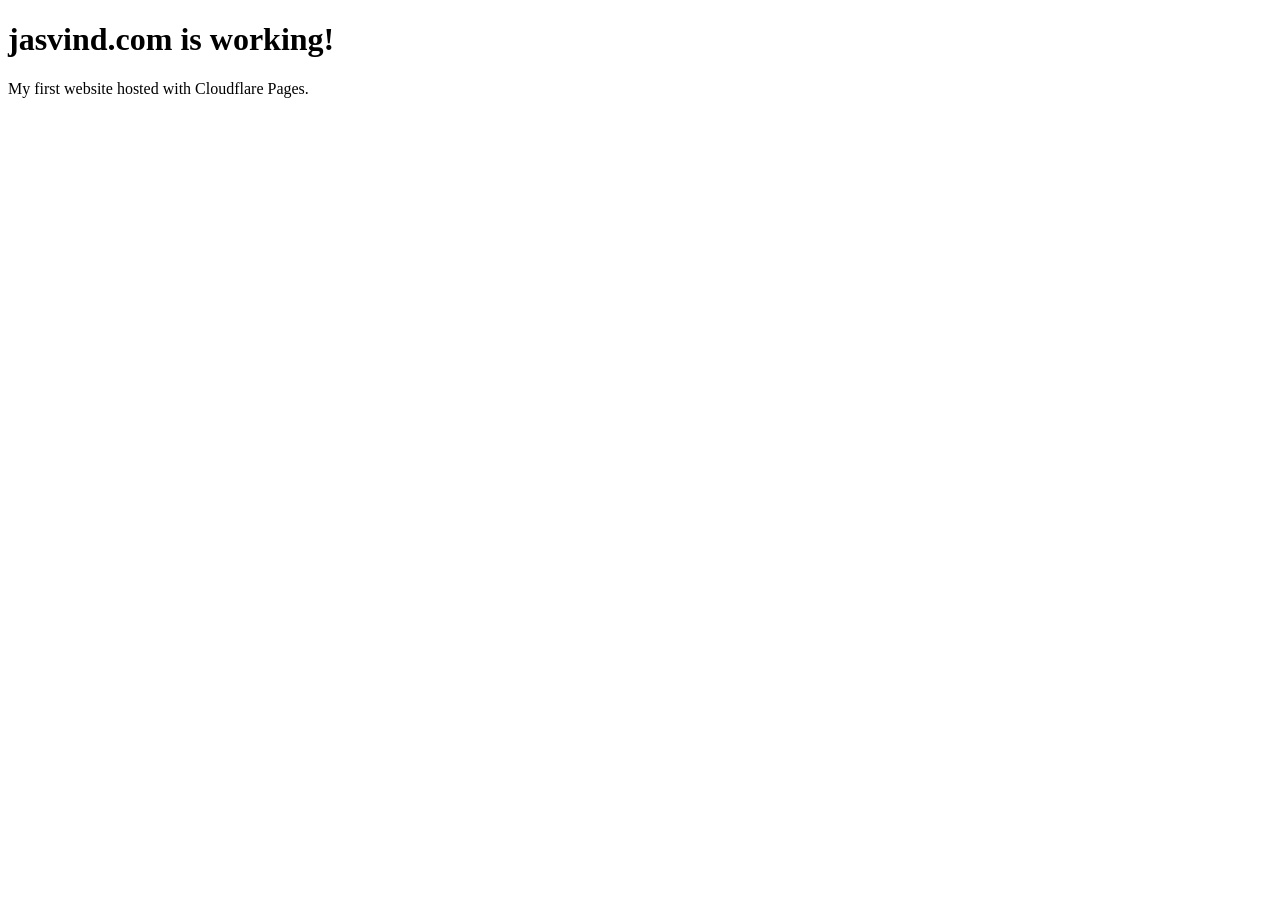
==== public/index.html @ 67dc5d8c "Create index.html" ====
<!DOCTYPE html>
<html lang="en">
<head>
    <meta charset="UTF-8">
    <meta name="viewport" content="width=device-width, initial-scale=1.0">
    <title>Jasvind2</title>
</head>
<body>
    <h1>jasvind.com is working!</h1>
    <p>My first website hosted with Cloudflare Pages.</p>
</body>
</html>
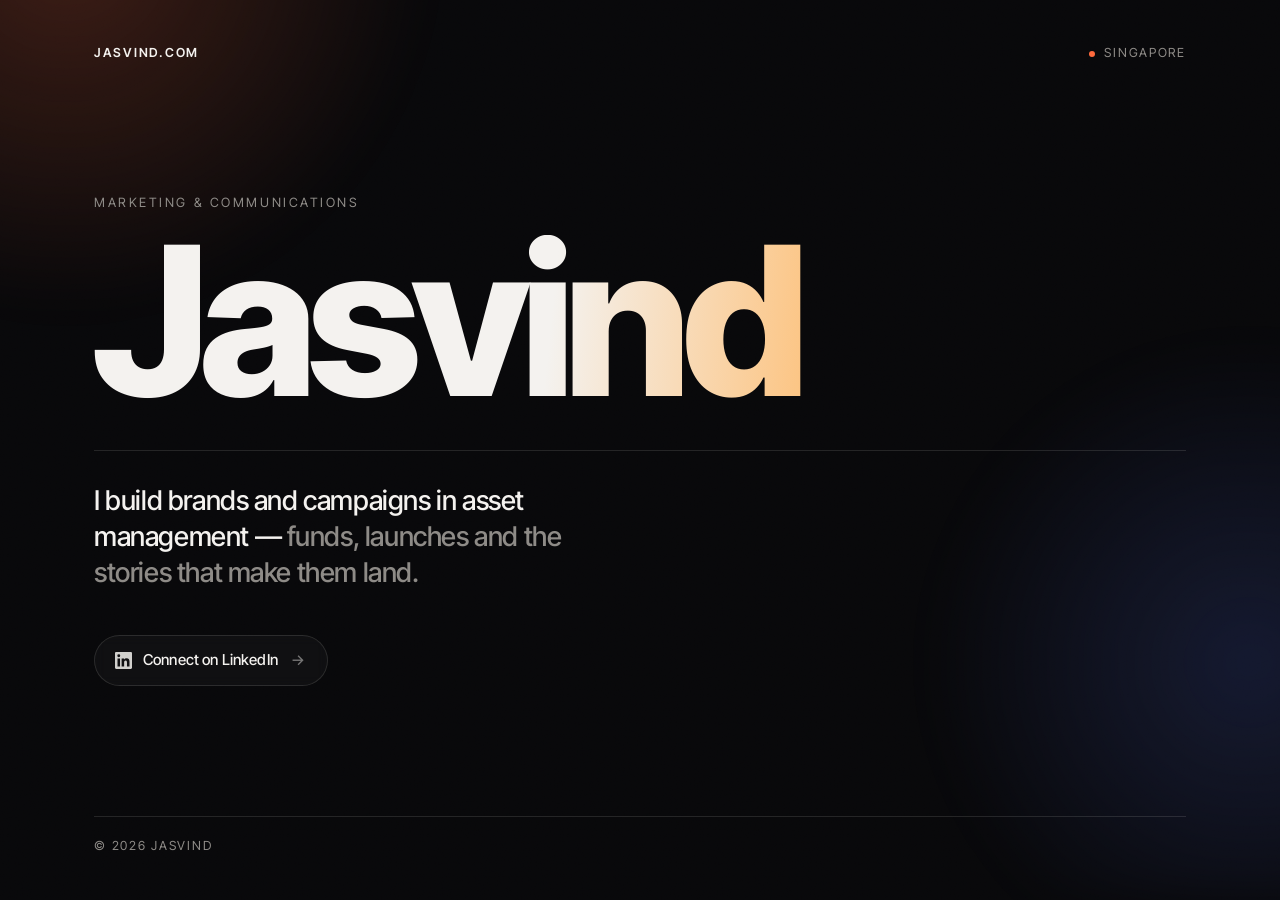
==== commit 5f7839f2: "Update index.html" ====
--- a/public/index.html
+++ b/public/index.html
@@ -1,12 +1,213 @@
-<!DOCTYPE html>
-<html lang="en">
-<head>
-    <meta charset="UTF-8">
-    <meta name="viewport" content="width=device-width, initial-scale=1.0">
-    <title>Jasvind2</title>
-</head>
-<body>
-    <h1>jasvind.com is working!</h1>
-    <p>My first website hosted with Cloudflare Pages.</p>
-</body>
-</html>
+<!DOCTYPE html>
+<html lang="en">
+<head>
+<meta charset="utf-8">
+<meta name="viewport" content="width=device-width, initial-scale=1">
+<title>Jasvind — Marketing &amp; Communications</title>
+<meta name="description" content="Jasvind — marketing and communications leader in asset management, based in Singapore.">
+<meta property="og:title" content="Jasvind">
+<meta property="og:description" content="Marketing and communications leader in asset management. Singapore.">
+<meta property="og:type" content="website">
+<meta property="og:url" content="https://jasvind.com">
+<link rel="icon" href="data:image/svg+xml,%3Csvg xmlns='http://www.w3.org/2000/svg' viewBox='0 0 100 100'%3E%3Crect width='100' height='100' rx='22' fill='%230A0A0C'/%3E%3Ctext x='50' y='70' font-family='Helvetica,Arial' font-size='58' font-weight='700' fill='%23FF6A3D' text-anchor='middle'%3EJ%3C/text%3E%3C/svg%3E">
+<link rel="preconnect" href="https://fonts.googleapis.com">
+<link rel="preconnect" href="https://fonts.gstatic.com" crossorigin>
+<link href="https://fonts.googleapis.com/css2?family=Inter+Tight:wght@400;500;600;700;800&display=swap" rel="stylesheet">
+<style>
+  :root{
+    --bg:#08080a;
+    --ink:#f4f2ef;
+    --muted:#8e8b87;
+    --line:rgba(244,242,239,.12);
+    --accent:#ff6a3d;
+    --accent-2:#ffb45c;
+    --font:"Inter Tight","Inter",-apple-system,BlinkMacSystemFont,"Segoe UI",Helvetica,Arial,sans-serif;
+  }
+
+  *,*::before,*::after{box-sizing:border-box}
+  html,body{height:100%}
+  body{
+    margin:0;
+    background:var(--bg);
+    color:var(--ink);
+    font-family:var(--font);
+    font-size:16px;
+    line-height:1.5;
+    -webkit-font-smoothing:antialiased;
+    text-rendering:optimizeLegibility;
+    overflow-x:hidden;
+  }
+
+  /* ---- ambient light + grain ---- */
+  .glow{
+    position:fixed; inset:-20% -20% auto -20%; height:120vh;
+    background:
+      radial-gradient(46vw 46vw at 18% 12%, rgba(255,106,61,.22), transparent 62%),
+      radial-gradient(40vw 40vw at 84% 78%, rgba(90,120,255,.16), transparent 64%);
+    filter:blur(20px);
+    pointer-events:none;
+    animation:drift 22s ease-in-out infinite alternate;
+  }
+  @keyframes drift{
+    from{transform:translate3d(-2%,-1%,0) scale(1)}
+    to{transform:translate3d(3%,2%,0) scale(1.08)}
+  }
+  .grain{
+    position:fixed; inset:0; pointer-events:none; opacity:.045; mix-blend-mode:overlay;
+    background-image:url("data:image/svg+xml,%3Csvg xmlns='http://www.w3.org/2000/svg' width='140' height='140'%3E%3Cfilter id='n'%3E%3CfeTurbulence type='fractalNoise' baseFrequency='.85' numOctaves='3'/%3E%3C/filter%3E%3Crect width='140' height='140' filter='url(%23n)'/%3E%3C/svg%3E");
+  }
+
+  /* ---- layout ---- */
+  .page{
+    position:relative; z-index:1;
+    min-height:100svh;
+    display:grid;
+    grid-template-rows:auto 1fr auto;
+    padding:clamp(20px,4vw,44px);
+    max-width:1180px;
+    margin:0 auto;
+  }
+
+  header,footer{
+    display:flex; align-items:center; justify-content:space-between;
+    gap:16px; flex-wrap:wrap;
+    font-size:.78rem; letter-spacing:.14em; text-transform:uppercase;
+    color:var(--muted);
+  }
+  .mark{color:var(--ink); font-weight:600; letter-spacing:.14em}
+  .dot{display:inline-block; width:6px; height:6px; border-radius:50%; background:var(--accent); margin-right:9px; vertical-align:middle;
+       box-shadow:0 0 0 0 rgba(255,106,61,.55); animation:pulse 2.8s ease-out infinite}
+  @keyframes pulse{
+    0%{box-shadow:0 0 0 0 rgba(255,106,61,.5)}
+    70%{box-shadow:0 0 0 9px rgba(255,106,61,0)}
+    100%{box-shadow:0 0 0 0 rgba(255,106,61,0)}
+  }
+
+  main{
+    display:flex; flex-direction:column; justify-content:center;
+    padding:clamp(48px,10vh,120px) 0;
+  }
+
+  .eyebrow{
+    font-size:.8rem; letter-spacing:.2em; text-transform:uppercase; color:var(--muted);
+    margin:0 0 clamp(16px,2.5vh,26px);
+  }
+
+  h1{
+    margin:0;
+    font-size:clamp(4rem,17vw,13rem);
+    font-weight:800;
+    letter-spacing:-.045em;
+    line-height:.82;
+    background:linear-gradient(96deg,var(--ink) 0%,var(--ink) 42%,var(--accent-2) 74%,var(--accent) 100%);
+    -webkit-background-clip:text; background-clip:text;
+    color:transparent;
+  }
+
+  .rule{
+    height:1px; background:var(--line);
+    margin:clamp(26px,5vh,52px) 0 clamp(22px,3.5vh,34px);
+    transform-origin:left;
+  }
+
+  .lede{
+    margin:0;
+    max-width:31ch;
+    font-size:clamp(1.15rem,2.6vw,1.7rem);
+    font-weight:500;
+    line-height:1.32;
+    letter-spacing:-.015em;
+    color:var(--ink);
+  }
+  .lede span{color:var(--muted)}
+
+  .actions{margin-top:clamp(30px,5vh,48px)}
+
+  .btn{
+    display:inline-flex; align-items:center; gap:11px;
+    padding:13px 22px 13px 20px;
+    border:1px solid var(--line);
+    border-radius:999px;
+    color:var(--ink); text-decoration:none;
+    font-size:.94rem; font-weight:500; letter-spacing:.01em;
+    background:rgba(244,242,239,.03);
+    backdrop-filter:blur(6px);
+    transition:border-color .25s ease, background .25s ease, transform .25s ease, color .25s ease;
+  }
+  .btn svg{width:17px; height:17px; fill:currentColor; opacity:.85; transition:opacity .25s ease}
+  .btn .arrow{margin-left:2px; opacity:.45; transition:transform .25s ease, opacity .25s ease}
+  .btn:hover,.btn:focus-visible{
+    border-color:rgba(255,106,61,.65);
+    background:rgba(255,106,61,.09);
+    transform:translateY(-2px);
+  }
+  .btn:hover .arrow,.btn:focus-visible .arrow{transform:translateX(4px); opacity:1}
+  .btn:focus-visible{outline:2px solid var(--accent); outline-offset:3px}
+
+  footer{
+    border-top:1px solid var(--line);
+    padding-top:20px;
+  }
+  footer a{color:var(--muted); text-decoration:none; transition:color .2s ease}
+  footer a:hover{color:var(--ink)}
+
+  /* ---- entrance ---- */
+  .rise{opacity:0; transform:translateY(18px); animation:rise .9s cubic-bezier(.22,.65,.24,1) forwards}
+  .d1{animation-delay:.05s}.d2{animation-delay:.16s}.d3{animation-delay:.3s}
+  .d4{animation-delay:.42s}.d5{animation-delay:.54s}.d6{animation-delay:.66s}
+  @keyframes rise{to{opacity:1; transform:none}}
+  .sweep{transform:scaleX(0); animation:sweep .9s cubic-bezier(.22,.65,.24,1) .34s forwards}
+  @keyframes sweep{to{transform:scaleX(1)}}
+
+  @media (prefers-reduced-motion:reduce){
+    .rise,.sweep,.glow,.dot{animation:none}
+    .rise{opacity:1; transform:none}
+    .sweep{transform:none}
+    .btn,.btn .arrow{transition:none}
+  }
+
+  @media (max-width:520px){
+    header,footer{font-size:.7rem}
+    .lede{max-width:24ch}
+  }
+</style>
+</head>
+<body>
+  <div class="glow" aria-hidden="true"></div>
+  <div class="grain" aria-hidden="true"></div>
+
+  <div class="page">
+    <header class="rise d1">
+      <span class="mark">jasvind.com</span>
+      <span><span class="dot" aria-hidden="true"></span>Singapore</span>
+    </header>
+
+    <main>
+      <p class="eyebrow rise d2">Marketing &amp; Communications</p>
+
+      <h1 class="rise d3">Jasvind</h1>
+
+      <div class="rule sweep" aria-hidden="true"></div>
+
+      <p class="lede rise d4">
+        I build brands and campaigns in asset management —
+        <span>funds, launches and the stories that make them land.</span>
+      </p>
+
+      <div class="actions rise d5">
+        <a class="btn" href="https://www.linkedin.com/in/jasvind/" target="_blank" rel="noopener noreferrer">
+          <svg viewBox="0 0 24 24" aria-hidden="true"><path d="M20.45 20.45h-3.56v-5.57c0-1.33-.03-3.04-1.85-3.04-1.85 0-2.14 1.45-2.14 2.94v5.67H9.35V9h3.42v1.56h.05a3.75 3.75 0 0 1 3.37-1.85c3.6 0 4.27 2.37 4.27 5.46v6.28zM5.34 7.43a2.07 2.07 0 1 1 0-4.14 2.07 2.07 0 0 1 0 4.14zM7.12 20.45H3.55V9h3.57v11.45zM22.22 0H1.77C.79 0 0 .77 0 1.72v20.56C0 23.23.79 24 1.77 24h20.45c.98 0 1.78-.77 1.78-1.72V1.72C24 .77 23.2 0 22.22 0z"/></svg>
+          Connect on LinkedIn
+          <span class="arrow" aria-hidden="true">→</span>
+        </a>
+      </div>
+    </main>
+
+    <footer class="rise d6">
+      <span>&copy; <span id="yr">2026</span> Jasvind</span>
+    </footer>
+  </div>
+
+  <script>document.getElementById('yr').textContent = new Date().getFullYear();</script>
+</body>
+</html>
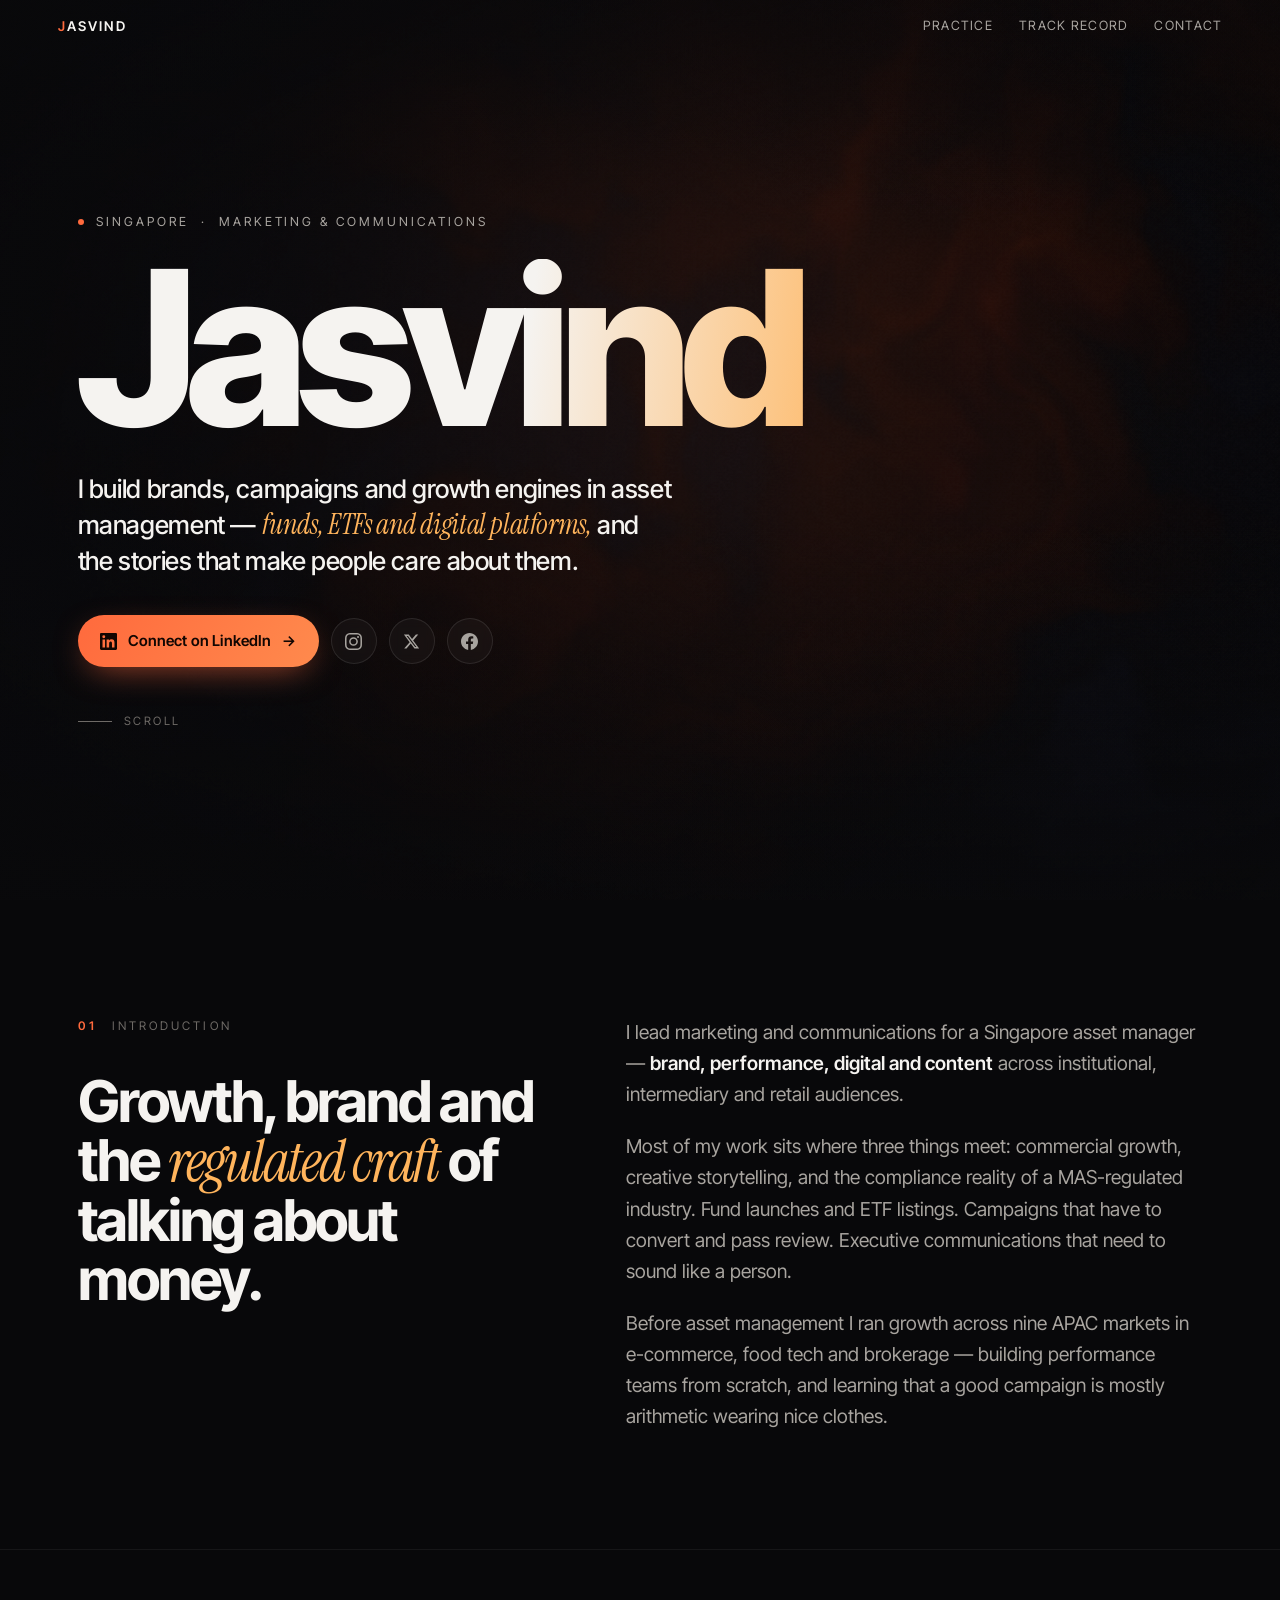
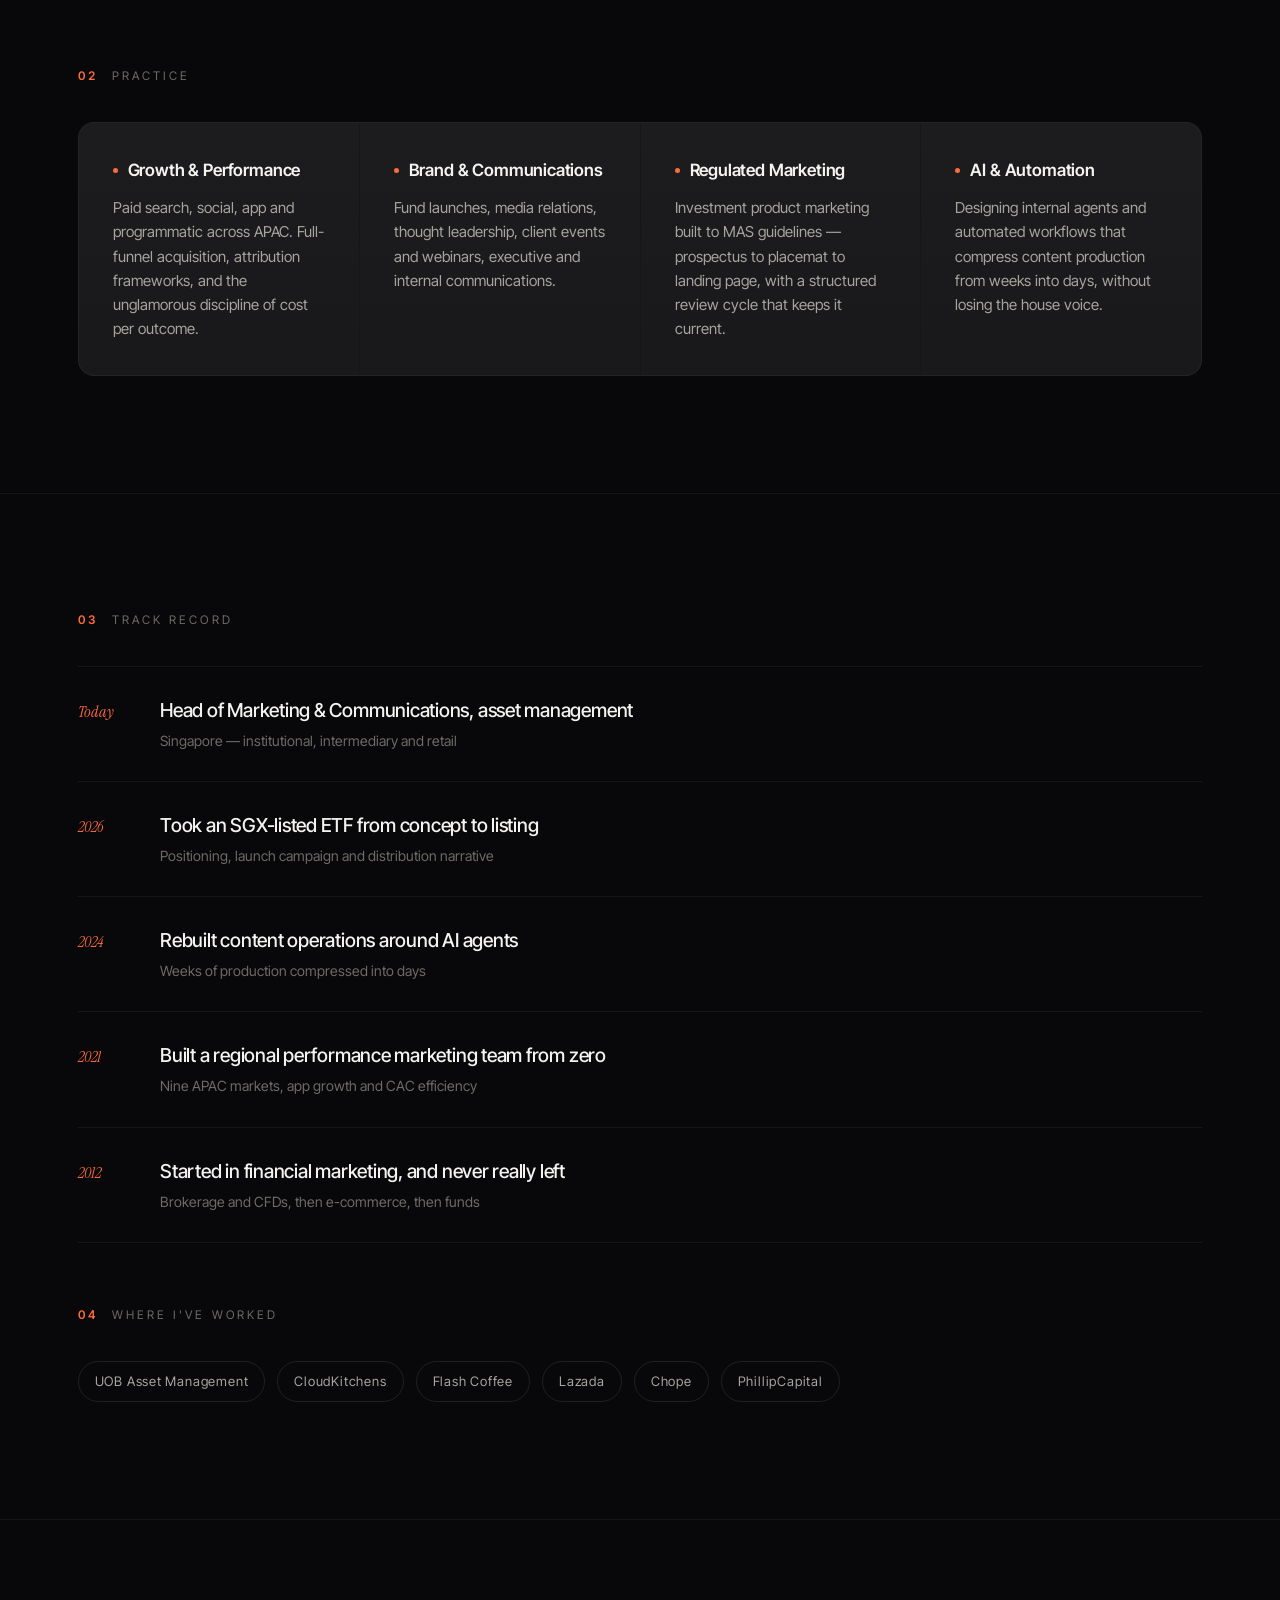
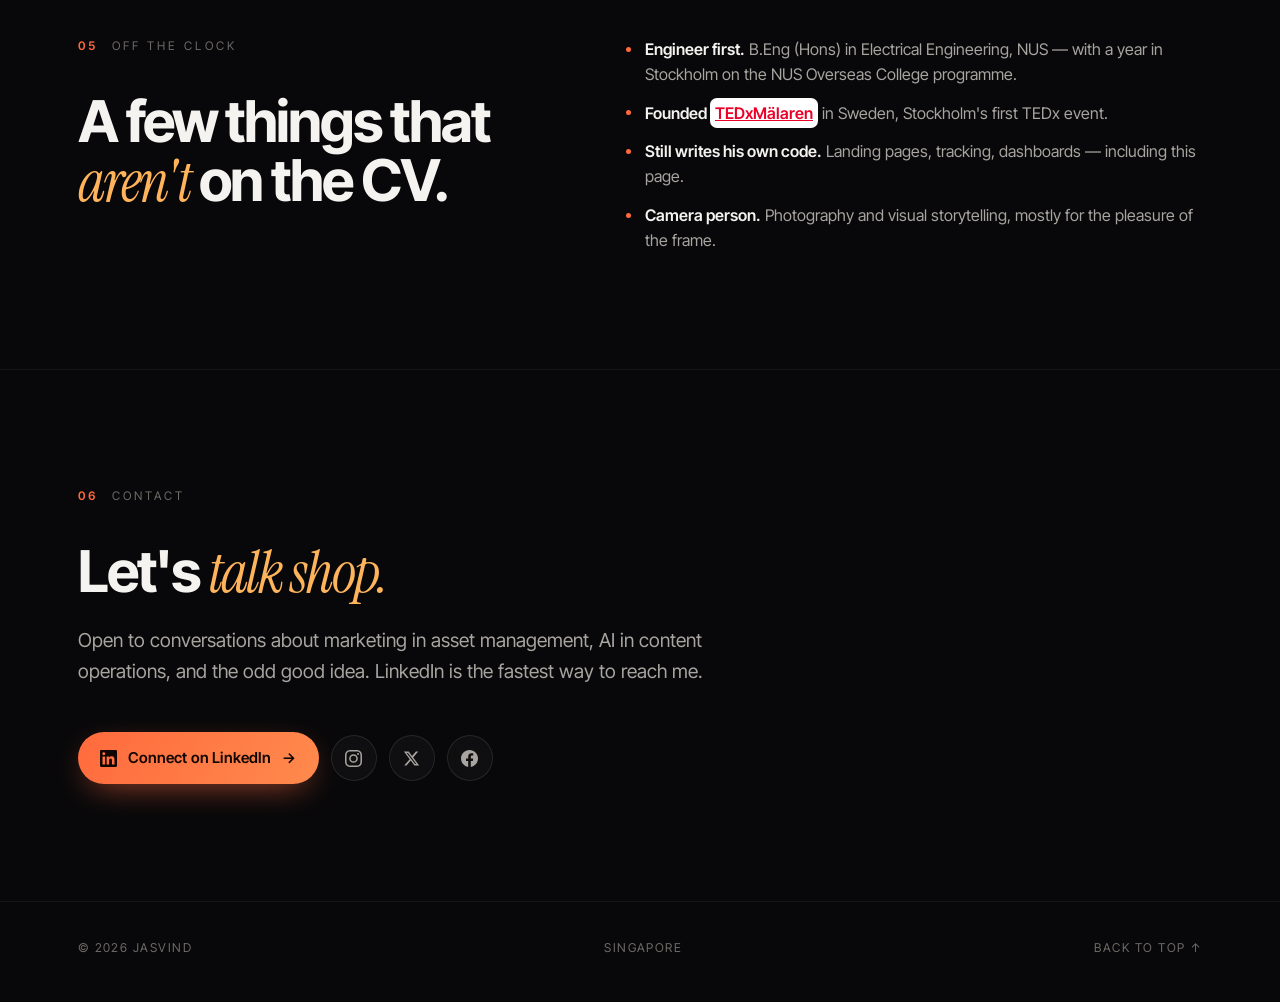
==== commit c9e931a9: "update" ====
--- a/public/index.html
+++ b/public/index.html
@@ -4,210 +4,572 @@
 <meta charset="utf-8">
 <meta name="viewport" content="width=device-width, initial-scale=1">
 <title>Jasvind — Marketing &amp; Communications</title>
-<meta name="description" content="Jasvind — marketing and communications leader in asset management, based in Singapore.">
-<meta property="og:title" content="Jasvind">
-<meta property="og:description" content="Marketing and communications leader in asset management. Singapore.">
+<meta name="description" content="Jasvind Singh — marketing and communications leader in asset management. Brand, growth and regulated financial marketing across APAC. Based in Singapore.">
+<meta name="theme-color" content="#08080A">
+<link rel="canonical" href="https://jasvind.com/">
 <meta property="og:type" content="website">
-<meta property="og:url" content="https://jasvind.com">
-<link rel="icon" href="data:image/svg+xml,%3Csvg xmlns='http://www.w3.org/2000/svg' viewBox='0 0 100 100'%3E%3Crect width='100' height='100' rx='22' fill='%230A0A0C'/%3E%3Ctext x='50' y='70' font-family='Helvetica,Arial' font-size='58' font-weight='700' fill='%23FF6A3D' text-anchor='middle'%3EJ%3C/text%3E%3C/svg%3E">
+<meta property="og:url" content="https://jasvind.com/">
+<meta property="og:title" content="Jasvind — Marketing &amp; Communications">
+<meta property="og:description" content="Marketing and communications leader in asset management. Brand, growth and regulated financial marketing across APAC.">
+<meta name="twitter:card" content="summary_large_image">
+<link rel="icon" href="data:image/svg+xml,%3Csvg xmlns='http://www.w3.org/2000/svg' viewBox='0 0 100 100'%3E%3Crect width='100' height='100' rx='24' fill='%2308080A'/%3E%3Ctext x='50' y='71' font-family='Georgia,serif' font-size='60' font-style='italic' fill='%23FF6A3D' text-anchor='middle'%3EJ%3C/text%3E%3C/svg%3E">
 <link rel="preconnect" href="https://fonts.googleapis.com">
 <link rel="preconnect" href="https://fonts.gstatic.com" crossorigin>
-<link href="https://fonts.googleapis.com/css2?family=Inter+Tight:wght@400;500;600;700;800&display=swap" rel="stylesheet">
+<link href="https://fonts.googleapis.com/css2?family=Inter+Tight:wght@400;500;600;700;800&family=Instrument+Serif:ital@0;1&display=swap" rel="stylesheet">
+
+<script type="application/ld+json">
+{"@context":"https://schema.org","@type":"Person","name":"Jasvind Singh","url":"https://jasvind.com/","jobTitle":"Head of Marketing & Communications","address":{"@type":"PostalAddress","addressLocality":"Singapore"},"sameAs":["https://www.linkedin.com/in/jasvind","https://www.facebook.com/jasvind","https://www.instagram.com/iamjasvind","https://x.com/jasvind"]}
+</script>
+
 <style>
-  :root{
-    --bg:#08080a;
-    --ink:#f4f2ef;
-    --muted:#8e8b87;
-    --line:rgba(244,242,239,.12);
-    --accent:#ff6a3d;
-    --accent-2:#ffb45c;
-    --font:"Inter Tight","Inter",-apple-system,BlinkMacSystemFont,"Segoe UI",Helvetica,Arial,sans-serif;
-  }
-
-  *,*::before,*::after{box-sizing:border-box}
-  html,body{height:100%}
-  body{
-    margin:0;
-    background:var(--bg);
-    color:var(--ink);
-    font-family:var(--font);
-    font-size:16px;
-    line-height:1.5;
-    -webkit-font-smoothing:antialiased;
-    text-rendering:optimizeLegibility;
-    overflow-x:hidden;
-  }
-
-  /* ---- ambient light + grain ---- */
-  .glow{
-    position:fixed; inset:-20% -20% auto -20%; height:120vh;
-    background:
-      radial-gradient(46vw 46vw at 18% 12%, rgba(255,106,61,.22), transparent 62%),
-      radial-gradient(40vw 40vw at 84% 78%, rgba(90,120,255,.16), transparent 64%);
-    filter:blur(20px);
-    pointer-events:none;
-    animation:drift 22s ease-in-out infinite alternate;
-  }
-  @keyframes drift{
-    from{transform:translate3d(-2%,-1%,0) scale(1)}
-    to{transform:translate3d(3%,2%,0) scale(1.08)}
-  }
-  .grain{
-    position:fixed; inset:0; pointer-events:none; opacity:.045; mix-blend-mode:overlay;
-    background-image:url("data:image/svg+xml,%3Csvg xmlns='http://www.w3.org/2000/svg' width='140' height='140'%3E%3Cfilter id='n'%3E%3CfeTurbulence type='fractalNoise' baseFrequency='.85' numOctaves='3'/%3E%3C/filter%3E%3Crect width='140' height='140' filter='url(%23n)'/%3E%3C/svg%3E");
-  }
-
-  /* ---- layout ---- */
-  .page{
-    position:relative; z-index:1;
-    min-height:100svh;
-    display:grid;
-    grid-template-rows:auto 1fr auto;
-    padding:clamp(20px,4vw,44px);
-    max-width:1180px;
-    margin:0 auto;
-  }
-
-  header,footer{
-    display:flex; align-items:center; justify-content:space-between;
-    gap:16px; flex-wrap:wrap;
-    font-size:.78rem; letter-spacing:.14em; text-transform:uppercase;
-    color:var(--muted);
-  }
-  .mark{color:var(--ink); font-weight:600; letter-spacing:.14em}
-  .dot{display:inline-block; width:6px; height:6px; border-radius:50%; background:var(--accent); margin-right:9px; vertical-align:middle;
-       box-shadow:0 0 0 0 rgba(255,106,61,.55); animation:pulse 2.8s ease-out infinite}
-  @keyframes pulse{
-    0%{box-shadow:0 0 0 0 rgba(255,106,61,.5)}
-    70%{box-shadow:0 0 0 9px rgba(255,106,61,0)}
-    100%{box-shadow:0 0 0 0 rgba(255,106,61,0)}
-  }
-
-  main{
-    display:flex; flex-direction:column; justify-content:center;
-    padding:clamp(48px,10vh,120px) 0;
-  }
-
-  .eyebrow{
-    font-size:.8rem; letter-spacing:.2em; text-transform:uppercase; color:var(--muted);
-    margin:0 0 clamp(16px,2.5vh,26px);
-  }
-
-  h1{
-    margin:0;
-    font-size:clamp(4rem,17vw,13rem);
-    font-weight:800;
-    letter-spacing:-.045em;
-    line-height:.82;
-    background:linear-gradient(96deg,var(--ink) 0%,var(--ink) 42%,var(--accent-2) 74%,var(--accent) 100%);
-    -webkit-background-clip:text; background-clip:text;
-    color:transparent;
-  }
-
-  .rule{
-    height:1px; background:var(--line);
-    margin:clamp(26px,5vh,52px) 0 clamp(22px,3.5vh,34px);
-    transform-origin:left;
-  }
-
-  .lede{
-    margin:0;
-    max-width:31ch;
-    font-size:clamp(1.15rem,2.6vw,1.7rem);
-    font-weight:500;
-    line-height:1.32;
-    letter-spacing:-.015em;
-    color:var(--ink);
-  }
-  .lede span{color:var(--muted)}
-
-  .actions{margin-top:clamp(30px,5vh,48px)}
-
-  .btn{
-    display:inline-flex; align-items:center; gap:11px;
-    padding:13px 22px 13px 20px;
-    border:1px solid var(--line);
-    border-radius:999px;
-    color:var(--ink); text-decoration:none;
-    font-size:.94rem; font-weight:500; letter-spacing:.01em;
-    background:rgba(244,242,239,.03);
-    backdrop-filter:blur(6px);
-    transition:border-color .25s ease, background .25s ease, transform .25s ease, color .25s ease;
-  }
-  .btn svg{width:17px; height:17px; fill:currentColor; opacity:.85; transition:opacity .25s ease}
-  .btn .arrow{margin-left:2px; opacity:.45; transition:transform .25s ease, opacity .25s ease}
-  .btn:hover,.btn:focus-visible{
-    border-color:rgba(255,106,61,.65);
-    background:rgba(255,106,61,.09);
-    transform:translateY(-2px);
-  }
-  .btn:hover .arrow,.btn:focus-visible .arrow{transform:translateX(4px); opacity:1}
-  .btn:focus-visible{outline:2px solid var(--accent); outline-offset:3px}
-
-  footer{
-    border-top:1px solid var(--line);
-    padding-top:20px;
-  }
-  footer a{color:var(--muted); text-decoration:none; transition:color .2s ease}
-  footer a:hover{color:var(--ink)}
-
-  /* ---- entrance ---- */
-  .rise{opacity:0; transform:translateY(18px); animation:rise .9s cubic-bezier(.22,.65,.24,1) forwards}
-  .d1{animation-delay:.05s}.d2{animation-delay:.16s}.d3{animation-delay:.3s}
-  .d4{animation-delay:.42s}.d5{animation-delay:.54s}.d6{animation-delay:.66s}
-  @keyframes rise{to{opacity:1; transform:none}}
-  .sweep{transform:scaleX(0); animation:sweep .9s cubic-bezier(.22,.65,.24,1) .34s forwards}
-  @keyframes sweep{to{transform:scaleX(1)}}
-
-  @media (prefers-reduced-motion:reduce){
-    .rise,.sweep,.glow,.dot{animation:none}
-    .rise{opacity:1; transform:none}
-    .sweep{transform:none}
-    .btn,.btn .arrow{transition:none}
-  }
-
-  @media (max-width:520px){
-    header,footer{font-size:.7rem}
-    .lede{max-width:24ch}
-  }
+/* ============================================================
+   TOKENS
+   ============================================================ */
+:root{
+  --bg:#08080a;
+  --bg-2:#0d0d10;
+  --ink:#f5f3f0;
+  --ink-2:#a8a49f;
+  --ink-3:#6e6a66;
+  --line:rgba(245,243,240,.10);
+  --line-2:rgba(245,243,240,.06);
+  --accent:#ff6a3d;
+  --accent-2:#ffb45c;
+
+  --sans:"Inter Tight","Inter",-apple-system,BlinkMacSystemFont,"Segoe UI",Helvetica,Arial,sans-serif;
+  --serif:"Instrument Serif",Georgia,"Times New Roman",serif;
+
+  --gut:clamp(20px,4.5vw,64px);
+  --maxw:1240px;
+  --ease:cubic-bezier(.22,.65,.24,1);
+}
+
+*,*::before,*::after{box-sizing:border-box}
+html{scroll-behavior:smooth;-webkit-text-size-adjust:100%}
+body{
+  margin:0;background:var(--bg);color:var(--ink);
+  font:400 16px/1.6 var(--sans);
+  -webkit-font-smoothing:antialiased;text-rendering:optimizeLegibility;
+  overflow-x:hidden;
+}
+img,svg{display:block;max-width:100%}
+a{color:inherit}
+::selection{background:var(--accent);color:#0a0a0a}
+:focus-visible{outline:2px solid var(--accent);outline-offset:4px;border-radius:4px}
+
+.wrap{max-width:var(--maxw);margin-inline:auto;padding-inline:var(--gut)}
+.sr{position:absolute;width:1px;height:1px;overflow:hidden;clip:rect(0 0 0 0);white-space:nowrap}
+.skip{position:absolute;left:var(--gut);top:-100px;z-index:99;background:var(--accent);color:#0a0a0a;
+      padding:10px 16px;border-radius:8px;font-weight:600;transition:top .2s}
+.skip:focus{top:14px}
+
+/* ============================================================
+   WEBGL STAGE
+   ============================================================ */
+.stage{position:fixed;inset:0;z-index:0;pointer-events:none;
+  /* CSS fallback paints immediately and shows if WebGL is unavailable */
+  background:
+    radial-gradient(60vw 60vw at 15% 10%,rgba(255,106,61,.20),transparent 60%),
+    radial-gradient(50vw 50vw at 85% 80%,rgba(120,90,255,.13),transparent 62%),
+    var(--bg);
+}
+.stage canvas{width:100%;height:100%;display:block}
+.stage::after{ /* vignette + scrim so type always wins */
+  content:"";position:absolute;inset:0;
+  background:
+    linear-gradient(100deg,rgba(8,8,10,.86) 0%,rgba(8,8,10,.62) 28%,rgba(8,8,10,.12) 62%,transparent 100%),
+    radial-gradient(120% 90% at 50% 45%,transparent 28%,rgba(8,8,10,.50) 76%,rgba(8,8,10,.88) 100%),
+    linear-gradient(180deg,rgba(8,8,10,.45) 0%,transparent 24%,transparent 58%,rgba(8,8,10,.80) 100%);
+}
+.veil{position:fixed;inset:0;z-index:1;pointer-events:none;opacity:.05;mix-blend-mode:overlay;
+  background-image:url("data:image/svg+xml,%3Csvg xmlns='http://www.w3.org/2000/svg' width='160' height='160'%3E%3Cfilter id='n'%3E%3CfeTurbulence type='fractalNoise' baseFrequency='.8' numOctaves='3'/%3E%3C/filter%3E%3Crect width='160' height='160' filter='url(%23n)'/%3E%3C/svg%3E")}
+
+.shell{position:relative;z-index:2}
+
+/* ============================================================
+   NAV
+   ============================================================ */
+.nav{position:fixed;top:0;left:0;right:0;z-index:20;
+  display:flex;align-items:center;justify-content:space-between;gap:18px;
+  padding:16px var(--gut);
+  transition:background .4s var(--ease),border-color .4s var(--ease),backdrop-filter .4s;
+  border-bottom:1px solid transparent}
+.nav.stuck{background:rgba(8,8,10,.72);backdrop-filter:blur(14px) saturate(140%);border-bottom-color:var(--line-2)}
+.brand{font:600 .84rem/1 var(--sans);letter-spacing:.16em;text-transform:uppercase;text-decoration:none}
+.brand em{font-style:normal;color:var(--accent)}
+.navlinks{display:flex;align-items:center;gap:26px;font-size:.8rem;letter-spacing:.1em;text-transform:uppercase;color:var(--ink-2)}
+.navlinks a{text-decoration:none;transition:color .25s}
+.navlinks a:hover{color:var(--ink)}
+@media (max-width:760px){.navlinks .opt{display:none}}
+
+/* ============================================================
+   HERO
+   ============================================================ */
+.hero{min-height:100svh;display:flex;flex-direction:column;justify-content:center;
+  padding-block:104px clamp(40px,7vh,84px)}
+.eyebrow{margin:0 0 clamp(20px,3vh,32px);font-size:.78rem;letter-spacing:.24em;
+  text-transform:uppercase;color:var(--ink-2);line-height:1.7}
+.pip{display:inline-block;width:6px;height:6px;border-radius:50%;background:var(--accent);
+  margin-right:12px;vertical-align:middle;
+  box-shadow:0 0 0 0 rgba(255,106,61,.5);animation:pip 3s ease-out infinite}
+@keyframes pip{70%{box-shadow:0 0 0 10px rgba(255,106,61,0)}100%{box-shadow:0 0 0 0 rgba(255,106,61,0)}}
+
+h1{margin:0;font-size:clamp(4.2rem,17vw,13.5rem);font-weight:800;letter-spacing:-.05em;line-height:.82;
+  background:linear-gradient(98deg,var(--ink) 0%,var(--ink) 40%,var(--accent-2) 72%,var(--accent) 100%);
+  -webkit-background-clip:text;background-clip:text;color:transparent}
+.hero-lede{margin:clamp(26px,4vh,44px) 0 0;max-width:40ch;
+  font-size:clamp(1.15rem,2.3vw,1.6rem);font-weight:500;line-height:1.35;letter-spacing:-.015em}
+.hero-lede em{font-family:var(--serif);font-style:italic;font-weight:400;color:var(--accent-2);font-size:1.1em}
+
+/* social row */
+.socials{display:flex;align-items:center;gap:12px;flex-wrap:wrap;margin-top:clamp(28px,4vh,44px)}
+.cta{display:inline-flex;align-items:center;gap:11px;padding:14px 22px;border-radius:999px;
+  text-decoration:none;font-size:.94rem;font-weight:600;letter-spacing:.01em;
+  background:linear-gradient(120deg,var(--accent) 0%,#ff8a4d 100%);color:#120602;
+  box-shadow:0 10px 34px -12px rgba(255,106,61,.75);
+  transition:transform .25s var(--ease),box-shadow .25s var(--ease)}
+.cta:hover{transform:translateY(-2px);box-shadow:0 16px 40px -12px rgba(255,106,61,.9)}
+.cta svg{width:17px;height:17px;fill:currentColor}
+.cta .arw{transition:transform .25s var(--ease)}
+.cta:hover .arw{transform:translateX(4px)}
+
+.icon{display:inline-flex;align-items:center;justify-content:center;width:46px;height:46px;
+  border:1px solid var(--line);border-radius:999px;color:var(--ink-2);
+  background:rgba(245,243,240,.03);backdrop-filter:blur(6px);
+  transition:color .25s,border-color .25s,background .25s,transform .25s var(--ease)}
+.icon svg{width:17px;height:17px;fill:currentColor}
+.icon:hover{color:var(--ink);border-color:rgba(255,106,61,.6);background:rgba(255,106,61,.10);transform:translateY(-2px)}
+
+.scroll{margin-top:clamp(30px,5vh,58px);display:inline-flex;align-items:center;gap:12px;
+  font-size:.72rem;letter-spacing:.22em;text-transform:uppercase;color:var(--ink-3);text-decoration:none}
+.scroll i{display:block;width:34px;height:1px;background:var(--ink-3);position:relative;overflow:hidden}
+.scroll i::after{content:"";position:absolute;inset:0;background:var(--accent);
+  transform:translateX(-100%);animation:sweepline 2.6s var(--ease) infinite}
+@keyframes sweepline{0%{transform:translateX(-100%)}60%,100%{transform:translateX(100%)}}
+
+/* ============================================================
+   SECTIONS
+   ============================================================ */
+section{padding:clamp(84px,13vh,160px) 0;position:relative}
+.rule{height:1px;background:var(--line-2);border:0;margin:0}
+
+.label{margin:0 0 clamp(26px,4vh,44px);font-size:.74rem;letter-spacing:.26em;
+  text-transform:uppercase;color:var(--ink-3);display:flex;align-items:baseline;gap:14px}
+.label b{color:var(--accent);font-weight:600;font-variant-numeric:tabular-nums}
+
+h2{margin:0;font-size:clamp(2rem,5vw,3.6rem);font-weight:700;letter-spacing:-.035em;line-height:1.02}
+h2 em{font-family:var(--serif);font-style:italic;font-weight:400;color:var(--accent-2)}
+
+.prose{max-width:62ch;font-size:clamp(1.02rem,1.5vw,1.2rem);line-height:1.62;color:var(--ink-2)}
+.prose p{margin:0 0 1.1em}
+.prose p:last-child{margin-bottom:0}
+.prose strong{color:var(--ink);font-weight:600}
+
+.two{display:grid;grid-template-columns:minmax(0,.9fr) minmax(0,1.1fr);gap:clamp(32px,6vw,90px);align-items:start}
+@media (max-width:860px){.two{grid-template-columns:1fr;gap:34px}}
+
+/* practice cards */
+.grid{display:grid;grid-template-columns:repeat(auto-fit,minmax(248px,1fr));gap:1px;
+  background:var(--line-2);border:1px solid var(--line-2);border-radius:16px;overflow:hidden}
+.card{background:linear-gradient(180deg,rgba(245,243,240,.028),rgba(245,243,240,.012));
+  padding:clamp(24px,3vw,34px);transition:background .35s var(--ease)}
+.card:hover{background:linear-gradient(180deg,rgba(255,106,61,.09),rgba(255,106,61,.02))}
+.card h3{margin:0 0 12px;font-size:1.06rem;font-weight:600;letter-spacing:-.01em;display:flex;align-items:center;gap:10px}
+.card h3 span{width:5px;height:5px;border-radius:50%;background:var(--accent);flex:none}
+.card p{margin:0;font-size:.94rem;line-height:1.6;color:var(--ink-2)}
+
+/* marks / highlights */
+.marks{list-style:none;margin:0;padding:0;border-block:1px solid var(--line-2)}
+.marks li{display:grid;grid-template-columns:auto 1fr;gap:clamp(18px,4vw,44px);
+  align-items:baseline;padding:clamp(20px,2.6vw,30px) 0;
+  border-top:1px solid var(--line-2);transition:background .3s}
+.marks li:first-child{border-top:0}
+.marks li:hover{background:rgba(245,243,240,.03)}
+.marks .yr{font-family:var(--serif);font-style:italic;font-size:1.02rem;color:var(--accent);min-width:5.5ch}
+.marks .txt{font-size:clamp(1rem,1.7vw,1.2rem);font-weight:500;letter-spacing:-.012em;line-height:1.45}
+.marks .txt small{display:block;margin-top:6px;font-size:.88rem;font-weight:400;color:var(--ink-3);letter-spacing:0}
+
+/* company strip */
+.firms{display:flex;flex-wrap:wrap;gap:10px 12px;padding:0;margin:0;list-style:none}
+.firms li{font-size:.82rem;letter-spacing:.06em;color:var(--ink-2);
+  border:1px solid var(--line);border-radius:999px;padding:9px 16px;
+  transition:color .25s,border-color .25s}
+.firms li:hover{color:var(--ink);border-color:rgba(255,106,61,.5)}
+
+/* off-duty */
+.facts{list-style:none;margin:0;padding:0;display:grid;gap:14px}
+.facts li{display:grid;grid-template-columns:5px 1fr;gap:14px;
+  font-size:1rem;color:var(--ink-2);line-height:1.55}
+.facts li::before{content:"";width:5px;height:5px;border-radius:50%;
+  background:var(--accent);margin-top:.62em}
+.facts b{color:var(--ink);font-weight:600}
+
+/* contact */
+.contact h2{max-width:16ch}
+.contact .socials{margin-top:clamp(30px,5vh,46px)}
+
+/* footer */
+footer{padding:36px 0 44px;border-top:1px solid var(--line-2)}
+.foot{display:flex;align-items:center;justify-content:space-between;gap:16px;flex-wrap:wrap;
+  font-size:.76rem;letter-spacing:.12em;text-transform:uppercase;color:var(--ink-3)}
+.foot a{text-decoration:none;transition:color .25s}
+.foot a:hover{color:var(--ink)}
+
+/* ============================================================
+   MOTION
+   ============================================================ */
+.rise{opacity:0;transform:translateY(22px);transition:opacity .85s var(--ease),transform .85s var(--ease)}
+.rise.in{opacity:1;transform:none}
+.rise[data-d="1"]{transition-delay:.08s}
+.rise[data-d="2"]{transition-delay:.16s}
+.rise[data-d="3"]{transition-delay:.26s}
+.rise[data-d="4"]{transition-delay:.36s}
+.rise[data-d="5"]{transition-delay:.46s}
+
+@media (max-width:520px){
+  .socials{gap:10px}
+  .socials .cta{flex:1 0 100%;justify-content:center}
+  .icon{width:44px;height:44px}
+  .eyebrow{letter-spacing:.18em}
+}
+
+@media (prefers-reduced-motion:reduce){
+  html{scroll-behavior:auto}
+  .rise{opacity:1;transform:none;transition:none}
+  .pip,.scroll i::after{animation:none}
+  *{transition-duration:.01ms!important}
+}
 </style>
 </head>
 <body>
-  <div class="glow" aria-hidden="true"></div>
-  <div class="grain" aria-hidden="true"></div>
-
-  <div class="page">
-    <header class="rise d1">
-      <span class="mark">jasvind.com</span>
-      <span><span class="dot" aria-hidden="true"></span>Singapore</span>
+<a class="skip" href="#main">Skip to content</a>
+
+<!-- WebGL stage: one fullscreen quad, one fragment shader, no libraries -->
+<div class="stage" aria-hidden="true"><canvas id="gl"></canvas></div>
+<div class="veil" aria-hidden="true"></div>
+
+<div class="shell">
+
+  <nav class="nav" id="nav">
+    <a class="brand" href="#top"><em>J</em>asvind</a>
+    <div class="navlinks">
+      <a class="opt" href="#work">Practice</a>
+      <a class="opt" href="#marks">Track record</a>
+      <a href="#contact">Contact</a>
+    </div>
+  </nav>
+
+  <main id="main">
+
+    <!-- ── HERO ─────────────────────────────────────────── -->
+    <header class="hero wrap" id="top">
+      <p class="eyebrow rise" data-d="1"><span class="pip"></span>Singapore &nbsp;·&nbsp; Marketing &amp; Communications</p>
+
+      <h1 class="rise" data-d="2">Jasvind</h1>
+
+      <p class="hero-lede rise" data-d="3">
+        I build brands, campaigns and growth engines in asset management — <em>funds, ETFs and digital platforms,</em> and the stories that make people care about them.
+      </p>
+
+      <div class="socials rise" data-d="4">
+        <a class="cta" href="https://www.linkedin.com/in/jasvind" target="_blank" rel="noopener">
+          <svg viewBox="0 0 24 24" aria-hidden="true"><path d="M20.45 20.45h-3.56v-5.57c0-1.33-.03-3.04-1.85-3.04-1.85 0-2.14 1.45-2.14 2.94v5.67H9.35V9h3.42v1.56h.05a3.75 3.75 0 0 1 3.37-1.85c3.6 0 4.27 2.37 4.27 5.46v6.28zM5.34 7.43a2.07 2.07 0 1 1 0-4.14 2.07 2.07 0 0 1 0 4.14zM7.12 20.45H3.55V9h3.57v11.45zM22.22 0H1.77C.79 0 0 .77 0 1.72v20.56C0 23.23.79 24 1.77 24h20.45c.98 0 1.78-.77 1.78-1.72V1.72C24 .77 23.2 0 22.22 0z"/></svg>
+          Connect on LinkedIn <span class="arw" aria-hidden="true">→</span>
+        </a>
+        <a class="icon" href="https://www.instagram.com/iamjasvind" target="_blank" rel="noopener" aria-label="Instagram">
+          <svg viewBox="0 0 24 24" aria-hidden="true"><path d="M12 2.16c3.2 0 3.58.01 4.85.07 1.17.05 1.8.25 2.23.41.56.22.96.48 1.38.9.42.42.68.82.9 1.38.16.42.36 1.06.41 2.23.06 1.27.07 1.65.07 4.85s-.01 3.58-.07 4.85c-.05 1.17-.25 1.8-.41 2.23-.22.56-.48.96-.9 1.38-.42.42-.82.68-1.38.9-.42.16-1.06.36-2.23.41-1.27.06-1.65.07-4.85.07s-3.58-.01-4.85-.07c-1.17-.05-1.8-.25-2.23-.41a3.8 3.8 0 0 1-1.38-.9 3.8 3.8 0 0 1-.9-1.38c-.16-.42-.36-1.06-.41-2.23C2.17 15.58 2.16 15.2 2.16 12s.01-3.58.07-4.85c.05-1.17.25-1.8.41-2.23.22-.56.48-.96.9-1.38.42-.42.82-.68 1.38-.9.42-.16 1.06-.36 2.23-.41C8.42 2.17 8.8 2.16 12 2.16zM12 0C8.74 0 8.33.01 7.05.07 5.78.13 4.9.33 4.14.63c-.79.3-1.46.72-2.12 1.39C1.35 2.68.93 3.35.63 4.14.33 4.9.13 5.78.07 7.05.01 8.33 0 8.74 0 12s.01 3.67.07 4.95c.06 1.27.26 2.15.56 2.91.3.79.72 1.46 1.39 2.12.66.67 1.33 1.09 2.12 1.39.76.3 1.64.5 2.91.56C8.33 23.99 8.74 24 12 24s3.67-.01 4.95-.07c1.27-.06 2.15-.26 2.91-.56.79-.3 1.46-.72 2.12-1.39.67-.66 1.09-1.33 1.39-2.12.3-.76.5-1.64.56-2.91.06-1.28.07-1.69.07-4.95s-.01-3.67-.07-4.95c-.06-1.27-.26-2.15-.56-2.91-.3-.79-.72-1.46-1.39-2.12A5.9 5.9 0 0 0 19.86.63c-.76-.3-1.64-.5-2.91-.56C15.67.01 15.26 0 12 0zm0 5.84a6.16 6.16 0 1 0 0 12.32 6.16 6.16 0 0 0 0-12.32zm0 10.16a4 4 0 1 1 0-8 4 4 0 0 1 0 8zm7.85-10.4a1.44 1.44 0 1 1-2.88 0 1.44 1.44 0 0 1 2.88 0z"/></svg>
+        </a>
+        <a class="icon" href="https://x.com/jasvind" target="_blank" rel="noopener" aria-label="X (Twitter)">
+          <svg viewBox="0 0 24 24" aria-hidden="true"><path d="M18.24 2.25h3.31l-7.23 8.26 8.5 11.24h-6.65l-5.22-6.82-5.96 6.82H1.68l7.73-8.84L1.25 2.25h6.82l4.71 6.23 5.46-6.23zm-1.16 17.52h1.83L7.05 4.13H5.08l12 15.64z"/></svg>
+        </a>
+        <a class="icon" href="https://www.facebook.com/jasvind" target="_blank" rel="noopener" aria-label="Facebook">
+          <svg viewBox="0 0 24 24" aria-hidden="true"><path d="M24 12.07C24 5.4 18.63 0 12 0S0 5.4 0 12.07C0 18.1 4.39 23.1 10.13 24v-8.44H7.08v-3.49h3.05V9.41c0-3.02 1.79-4.69 4.53-4.69 1.31 0 2.68.24 2.68.24v2.96h-1.51c-1.49 0-1.96.93-1.96 1.89v2.26h3.33l-.53 3.49h-2.8V24C19.61 23.1 24 18.1 24 12.07z"/></svg>
+        </a>
+      </div>
+
+      <a class="scroll rise" data-d="5" href="#about"><i aria-hidden="true"></i>Scroll</a>
     </header>
 
-    <main>
-      <p class="eyebrow rise d2">Marketing &amp; Communications</p>
-
-      <h1 class="rise d3">Jasvind</h1>
-
-      <div class="rule sweep" aria-hidden="true"></div>
-
-      <p class="lede rise d4">
-        I build brands and campaigns in asset management —
-        <span>funds, launches and the stories that make them land.</span>
-      </p>
-
-      <div class="actions rise d5">
-        <a class="btn" href="https://www.linkedin.com/in/jasvind/" target="_blank" rel="noopener noreferrer">
+    <!-- ── ABOUT ────────────────────────────────────────── -->
+    <section id="about" class="wrap">
+      <div class="two">
+        <div>
+          <p class="label rise"><b>01</b> Introduction</p>
+          <h2 class="rise" data-d="1">Growth, brand and the <em>regulated craft</em> of talking about money.</h2>
+        </div>
+        <div class="prose rise" data-d="2">
+          <p>I lead marketing and communications for a Singapore asset manager — <strong>brand, performance, digital and content</strong> across institutional, intermediary and retail audiences.</p>
+          <p>Most of my work sits where three things meet: commercial growth, creative storytelling, and the compliance reality of a MAS-regulated industry. Fund launches and ETF listings. Campaigns that have to convert and pass review. Executive communications that need to sound like a person.</p>
+          <p>Before asset management I ran growth across nine APAC markets in e-commerce, food tech and brokerage — building performance teams from scratch, and learning that a good campaign is mostly arithmetic wearing nice clothes.</p>
+        </div>
+      </div>
+    </section>
+
+    <hr class="rule">
+
+    <!-- ── PRACTICE ─────────────────────────────────────── -->
+    <section id="work" class="wrap">
+      <p class="label rise"><b>02</b> Practice</p>
+      <div class="grid">
+        <article class="card rise" data-d="1">
+          <h3><span></span>Growth &amp; Performance</h3>
+          <p>Paid search, social, app and programmatic across APAC. Full-funnel acquisition, attribution frameworks, and the unglamorous discipline of cost per outcome.</p>
+        </article>
+        <article class="card rise" data-d="2">
+          <h3><span></span>Brand &amp; Communications</h3>
+          <p>Fund launches, media relations, thought leadership, client events and webinars, executive and internal communications.</p>
+        </article>
+        <article class="card rise" data-d="3">
+          <h3><span></span>Regulated Marketing</h3>
+          <p>Investment product marketing built to MAS guidelines — prospectus to placemat to landing page, with a structured review cycle that keeps it current.</p>
+        </article>
+        <article class="card rise" data-d="4">
+          <h3><span></span>AI &amp; Automation</h3>
+          <p>Designing internal agents and automated workflows that compress content production from weeks into days, without losing the house voice.</p>
+        </article>
+      </div>
+    </section>
+
+    <hr class="rule">
+
+    <!-- ── TRACK RECORD ─────────────────────────────────── -->
+    <section id="marks" class="wrap">
+      <p class="label rise"><b>03</b> Track record</p>
+      <ul class="marks">
+        <li class="rise"><span class="yr">Today</span><span class="txt">Head of Marketing &amp; Communications, asset management<small>Singapore — institutional, intermediary and retail</small></span></li>
+        <li class="rise" data-d="1"><span class="yr">2026</span><span class="txt">Took an SGX-listed ETF from concept to listing<small>Positioning, launch campaign and distribution narrative</small></span></li>
+        <li class="rise" data-d="2"><span class="yr">2024</span><span class="txt">Rebuilt content operations around AI agents<small>Weeks of production compressed into days</small></span></li>
+        <li class="rise" data-d="3"><span class="yr">2021</span><span class="txt">Built a regional performance marketing team from zero<small>Nine APAC markets, app growth and CAC efficiency</small></span></li>
+        <li class="rise" data-d="4"><span class="yr">2012</span><span class="txt">Started in financial marketing, and never really left<small>Brokerage and CFDs, then e-commerce, then funds</small></span></li>
+      </ul>
+
+      <p class="label rise" style="margin-top:clamp(48px,7vh,80px)"><b>04</b> Where I've worked</p>
+      <ul class="firms rise" data-d="1">
+        <li>UOB Asset Management</li><li>CloudKitchens</li><li>Flash Coffee</li>
+        <li>Lazada</li><li>Chope</li><li>PhillipCapital</li>
+      </ul>
+    </section>
+
+    <hr class="rule">
+
+    <!-- ── OFF DUTY ─────────────────────────────────────── -->
+    <section id="beyond" class="wrap">
+      <div class="two">
+        <div>
+          <p class="label rise"><b>05</b> Off the clock</p>
+          <h2 class="rise" data-d="1">A few things that <em>aren't</em> on the CV.</h2>
+        </div>
+        <ul class="facts rise" data-d="2">
+          <li><span><b>Engineer first.</b> B.Eng (Hons) in Electrical Engineering, NUS — with a year in Stockholm on the NUS Overseas College programme.</span></li>
+          <li><span><b>Founded <a style="color: #eb0028;background-color: #FFF; padding: 5px; border-radius: 7px;" href="https://www.ted.com/tedx/events/724">TEDx<span lang="sv">Mälaren</span></a></b> in Sweden, Stockholm's first TEDx event.</span></li>
+          <li><span><b>Still writes his own code.</b> Landing pages, tracking, dashboards — including this page.</span></li>
+          <li><span><b>Camera person.</b> Photography and visual storytelling, mostly for the pleasure of the frame.</span></li>
+        </ul>
+      </div>
+    </section>
+
+    <hr class="rule">
+
+    <!-- ── CONTACT ──────────────────────────────────────── -->
+    <section id="contact" class="wrap contact">
+      <p class="label rise"><b>06</b> Contact</p>
+      <h2 class="rise" data-d="1">Let's <em>talk shop.</em></h2>
+      <p class="prose rise" data-d="2" style="margin-top:22px">Open to conversations about marketing in asset management, AI in content operations, and the odd good idea. LinkedIn is the fastest way to reach me.</p>
+
+      <div class="socials rise" data-d="3">
+        <a class="cta" href="https://www.linkedin.com/in/jasvind" target="_blank" rel="noopener">
           <svg viewBox="0 0 24 24" aria-hidden="true"><path d="M20.45 20.45h-3.56v-5.57c0-1.33-.03-3.04-1.85-3.04-1.85 0-2.14 1.45-2.14 2.94v5.67H9.35V9h3.42v1.56h.05a3.75 3.75 0 0 1 3.37-1.85c3.6 0 4.27 2.37 4.27 5.46v6.28zM5.34 7.43a2.07 2.07 0 1 1 0-4.14 2.07 2.07 0 0 1 0 4.14zM7.12 20.45H3.55V9h3.57v11.45zM22.22 0H1.77C.79 0 0 .77 0 1.72v20.56C0 23.23.79 24 1.77 24h20.45c.98 0 1.78-.77 1.78-1.72V1.72C24 .77 23.2 0 22.22 0z"/></svg>
-          Connect on LinkedIn
-          <span class="arrow" aria-hidden="true">→</span>
+          Connect on LinkedIn <span class="arw" aria-hidden="true">→</span>
+        </a>
+        <a class="icon" href="https://www.instagram.com/iamjasvind" target="_blank" rel="noopener" aria-label="Instagram">
+          <svg viewBox="0 0 24 24" aria-hidden="true"><path d="M12 2.16c3.2 0 3.58.01 4.85.07 1.17.05 1.8.25 2.23.41.56.22.96.48 1.38.9.42.42.68.82.9 1.38.16.42.36 1.06.41 2.23.06 1.27.07 1.65.07 4.85s-.01 3.58-.07 4.85c-.05 1.17-.25 1.8-.41 2.23-.22.56-.48.96-.9 1.38-.42.42-.82.68-1.38.9-.42.16-1.06.36-2.23.41-1.27.06-1.65.07-4.85.07s-3.58-.01-4.85-.07c-1.17-.05-1.8-.25-2.23-.41a3.8 3.8 0 0 1-1.38-.9 3.8 3.8 0 0 1-.9-1.38c-.16-.42-.36-1.06-.41-2.23C2.17 15.58 2.16 15.2 2.16 12s.01-3.58.07-4.85c.05-1.17.25-1.8.41-2.23.22-.56.48-.96.9-1.38.42-.42.82-.68 1.38-.9.42-.16 1.06-.36 2.23-.41C8.42 2.17 8.8 2.16 12 2.16zM12 0C8.74 0 8.33.01 7.05.07 5.78.13 4.9.33 4.14.63c-.79.3-1.46.72-2.12 1.39C1.35 2.68.93 3.35.63 4.14.33 4.9.13 5.78.07 7.05.01 8.33 0 8.74 0 12s.01 3.67.07 4.95c.06 1.27.26 2.15.56 2.91.3.79.72 1.46 1.39 2.12.66.67 1.33 1.09 2.12 1.39.76.3 1.64.5 2.91.56C8.33 23.99 8.74 24 12 24s3.67-.01 4.95-.07c1.27-.06 2.15-.26 2.91-.56.79-.3 1.46-.72 2.12-1.39.67-.66 1.09-1.33 1.39-2.12.3-.76.5-1.64.56-2.91.06-1.28.07-1.69.07-4.95s-.01-3.67-.07-4.95c-.06-1.27-.26-2.15-.56-2.91-.3-.79-.72-1.46-1.39-2.12A5.9 5.9 0 0 0 19.86.63c-.76-.3-1.64-.5-2.91-.56C15.67.01 15.26 0 12 0zm0 5.84a6.16 6.16 0 1 0 0 12.32 6.16 6.16 0 0 0 0-12.32zm0 10.16a4 4 0 1 1 0-8 4 4 0 0 1 0 8zm7.85-10.4a1.44 1.44 0 1 1-2.88 0 1.44 1.44 0 0 1 2.88 0z"/></svg>
+        </a>
+        <a class="icon" href="https://x.com/jasvind" target="_blank" rel="noopener" aria-label="X (Twitter)">
+          <svg viewBox="0 0 24 24" aria-hidden="true"><path d="M18.24 2.25h3.31l-7.23 8.26 8.5 11.24h-6.65l-5.22-6.82-5.96 6.82H1.68l7.73-8.84L1.25 2.25h6.82l4.71 6.23 5.46-6.23zm-1.16 17.52h1.83L7.05 4.13H5.08l12 15.64z"/></svg>
+        </a>
+        <a class="icon" href="https://www.facebook.com/jasvind" target="_blank" rel="noopener" aria-label="Facebook">
+          <svg viewBox="0 0 24 24" aria-hidden="true"><path d="M24 12.07C24 5.4 18.63 0 12 0S0 5.4 0 12.07C0 18.1 4.39 23.1 10.13 24v-8.44H7.08v-3.49h3.05V9.41c0-3.02 1.79-4.69 4.53-4.69 1.31 0 2.68.24 2.68.24v2.96h-1.51c-1.49 0-1.96.93-1.96 1.89v2.26h3.33l-.53 3.49h-2.8V24C19.61 23.1 24 18.1 24 12.07z"/></svg>
         </a>
       </div>
-    </main>
-
-    <footer class="rise d6">
+    </section>
+
+  </main>
+
+  <footer>
+    <div class="wrap foot">
       <span>&copy; <span id="yr">2026</span> Jasvind</span>
-    </footer>
-  </div>
-
-  <script>document.getElementById('yr').textContent = new Date().getFullYear();</script>
+      <span>Singapore</span>
+      <a href="#top">Back to top ↑</a>
+    </div>
+  </footer>
+
+</div>
+
+<script>
+(function () {
+  'use strict';
+  var reduce = matchMedia('(prefers-reduced-motion: reduce)').matches;
+
+  /* ---------- year ---------- */
+  document.getElementById('yr').textContent = new Date().getFullYear();
+
+  /* ---------- sticky nav ---------- */
+  var nav = document.getElementById('nav'), ticking = false;
+  addEventListener('scroll', function () {
+    if (ticking) return; ticking = true;
+    requestAnimationFrame(function () {
+      nav.classList.toggle('stuck', scrollY > 40); ticking = false;
+    });
+  }, { passive: true });
+
+  /* ---------- reveal on scroll ---------- */
+  var risers = document.querySelectorAll('.rise');
+  if (reduce || !('IntersectionObserver' in window)) {
+    risers.forEach(function (n) { n.classList.add('in'); });
+  } else {
+    var io = new IntersectionObserver(function (entries) {
+      entries.forEach(function (e) {
+        if (e.isIntersecting) { e.target.classList.add('in'); io.unobserve(e.target); }
+      });
+    }, { rootMargin: '0px 0px -12% 0px', threshold: 0.12 });
+    risers.forEach(function (n) { io.observe(n); });
+  }
+
+  /* ==========================================================
+     WEBGL BACKDROP
+     One fullscreen triangle. One fragment shader. Zero libraries.
+     Domain-warped fBm → molten copper caustics over obsidian.
+     ========================================================== */
+  var canvas = document.getElementById('gl');
+  var gl = canvas.getContext('webgl', {
+    alpha: false, antialias: false, depth: false, stencil: false,
+    powerPreference: 'low-power', preserveDrawingBuffer: false
+  }) || canvas.getContext('experimental-webgl');
+  if (!gl) return; // CSS gradient fallback stays visible
+
+  var VERT =
+    'attribute vec2 p;void main(){gl_Position=vec4(p,0.0,1.0);}';
+
+  var FRAG = [
+    'precision mediump float;',
+    'uniform vec2 u_res;uniform float u_t;uniform vec2 u_m;',
+    'float hash(vec2 p){return fract(sin(dot(p,vec2(127.1,311.7)))*43758.5453);}',
+    'float noise(vec2 p){vec2 i=floor(p),f=fract(p);vec2 u=f*f*(3.0-2.0*f);',
+    '  return mix(mix(hash(i),hash(i+vec2(1.0,0.0)),u.x),',
+    '             mix(hash(i+vec2(0.0,1.0)),hash(i+vec2(1.0,1.0)),u.x),u.y);}',
+    'float fbm(vec2 p){float v=0.0,a=0.5;mat2 m=mat2(1.6,1.2,-1.2,1.6);',
+    '  for(int i=0;i<5;i++){v+=a*noise(p);p=m*p;a*=0.5;}return v;}',
+    'void main(){',
+    '  vec2 uv=(gl_FragCoord.xy-0.5*u_res)/u_res.y;',
+    '  float t=u_t*0.045;',
+    // two-pass domain warp — the "liquid" of the liquid metal
+    '  vec2 q=vec2(fbm(uv*1.35+t),fbm(uv*1.35+vec2(5.2,1.3)-t));',
+    '  vec2 r=vec2(fbm(uv*1.35+2.6*q+vec2(1.7,9.2)+t*1.4),',
+    '              fbm(uv*1.35+2.6*q+vec2(8.3,2.8)-t*1.2));',
+    '  float f=fbm(uv*1.35+2.8*r);',
+    // palette: obsidian → ember → copper → gold
+    '  vec3 ink=vec3(0.029,0.029,0.037);',
+    '  vec3 ember=vec3(0.155,0.052,0.028);',
+    '  vec3 copper=vec3(0.86,0.36,0.20);',
+    '  vec3 gold=vec3(1.0,0.706,0.361);',
+    '  vec3 col=mix(ink,ember,smoothstep(0.36,0.84,f));',
+    '  col=mix(col,copper,smoothstep(0.68,0.98,f)*0.52);',
+    '  col=mix(col,gold,pow(smoothstep(0.82,1.02,f),2.4)*0.36);',
+    // a cool counterweight so it does not read as one flat orange
+    '  col+=vec3(0.05,0.06,0.13)*smoothstep(0.55,0.0,f)*length(r);',
+    // cursor warmth
+    '  vec2 mp=(u_m-0.5*u_res)/u_res.y;',
+    '  col+=copper*0.10*exp(-7.0*dot(uv-mp,uv-mp));',
+    // slow breathing + vignette + dither (kills banding on dark gradients)
+    '  col*=0.92+0.08*sin(u_t*0.18);',
+    '  col*=1.0-0.62*smoothstep(0.30,1.15,length(uv*vec2(0.80,1.0)));',
+    '  col+=(hash(gl_FragCoord.xy+u_t)-0.5)*0.012;',
+    '  gl_FragColor=vec4(col,1.0);}'
+  ].join('\n');
+
+  function compile(type, src) {
+    var s = gl.createShader(type);
+    gl.shaderSource(s, src); gl.compileShader(s);
+    return gl.getShaderParameter(s, gl.COMPILE_STATUS) ? s : null;
+  }
+  var vs = compile(gl.VERTEX_SHADER, VERT), fs = compile(gl.FRAGMENT_SHADER, FRAG);
+  if (!vs || !fs) return;
+
+  var prog = gl.createProgram();
+  gl.attachShader(prog, vs); gl.attachShader(prog, fs); gl.linkProgram(prog);
+  if (!gl.getProgramParameter(prog, gl.LINK_STATUS)) return;
+  gl.useProgram(prog);
+
+  gl.bindBuffer(gl.ARRAY_BUFFER, gl.createBuffer());
+  gl.bufferData(gl.ARRAY_BUFFER, new Float32Array([-1, -1, 3, -1, -1, 3]), gl.STATIC_DRAW);
+  var loc = gl.getAttribLocation(prog, 'p');
+  gl.enableVertexAttribArray(loc);
+  gl.vertexAttribPointer(loc, 2, gl.FLOAT, false, 0, 0);
+
+  var uRes = gl.getUniformLocation(prog, 'u_res'),
+      uT   = gl.getUniformLocation(prog, 'u_t'),
+      uM   = gl.getUniformLocation(prog, 'u_m');
+
+  // Render below native resolution and let the GPU upscale — the visual is
+  // low-frequency, so 55–65% costs nothing visually and buys a lot of frames.
+  var SCALE = 0.6, DPR_CAP = 1.5, mouse = [0, 0], w = 0, h = 0;
+
+  function resize() {
+    var dpr = Math.min(devicePixelRatio || 1, DPR_CAP) * SCALE;
+    w = Math.max(1, Math.floor(innerWidth * dpr));
+    h = Math.max(1, Math.floor(innerHeight * dpr));
+    if (canvas.width !== w || canvas.height !== h) {
+      canvas.width = w; canvas.height = h;
+      gl.viewport(0, 0, w, h);
+    }
+    gl.uniform2f(uRes, w, h);
+    mouse = [w * 0.5, h * 0.62];
+  }
+
+  var rt;
+  addEventListener('resize', function () {
+    clearTimeout(rt); rt = setTimeout(function () { resize(); if (reduce) frame(0); }, 140);
+  }, { passive: true });
+
+  if (matchMedia('(hover:hover) and (pointer:fine)').matches) {
+    addEventListener('pointermove', function (e) {
+      var dpr = Math.min(devicePixelRatio || 1, DPR_CAP) * SCALE;
+      mouse[0] = e.clientX * dpr;
+      mouse[1] = h - e.clientY * dpr;
+    }, { passive: true });
+  }
+
+  var start = performance.now(), running = false, raf = 0, last = 0;
+  // The motion is low-frequency, so 30fps is indistinguishable from 60
+  // and halves GPU work. Laptops on battery notice; eyes do not.
+  var STEP = 1000 / 30;
+
+  function frame(now) {
+    if (running) raf = requestAnimationFrame(frame);
+    if (running && now - last < STEP) return;
+    last = now;
+    gl.uniform1f(uT, (now - start) * 0.001);
+    gl.uniform2f(uM, mouse[0], mouse[1]);
+    gl.drawArrays(gl.TRIANGLES, 0, 3);
+  }
+  function play()  { if (!running && !reduce) { running = true; raf = requestAnimationFrame(frame); } }
+  function pause() { running = false; cancelAnimationFrame(raf); }
+
+  resize();
+
+  if (reduce) {
+    frame(start); // one static, beautiful frame — no loop, no battery cost
+  } else {
+    play();
+    // Stop painting when the tab is hidden or the canvas is scrolled past.
+    document.addEventListener('visibilitychange', function () {
+      document.hidden ? pause() : play();
+    });
+    // Lose the context gracefully rather than crashing the page.
+    canvas.addEventListener('webglcontextlost', function (e) { e.preventDefault(); pause(); });
+    canvas.addEventListener('webglcontextrestored', function () { resize(); play(); });
+  }
+})();
+</script>
 </body>
 </html>
